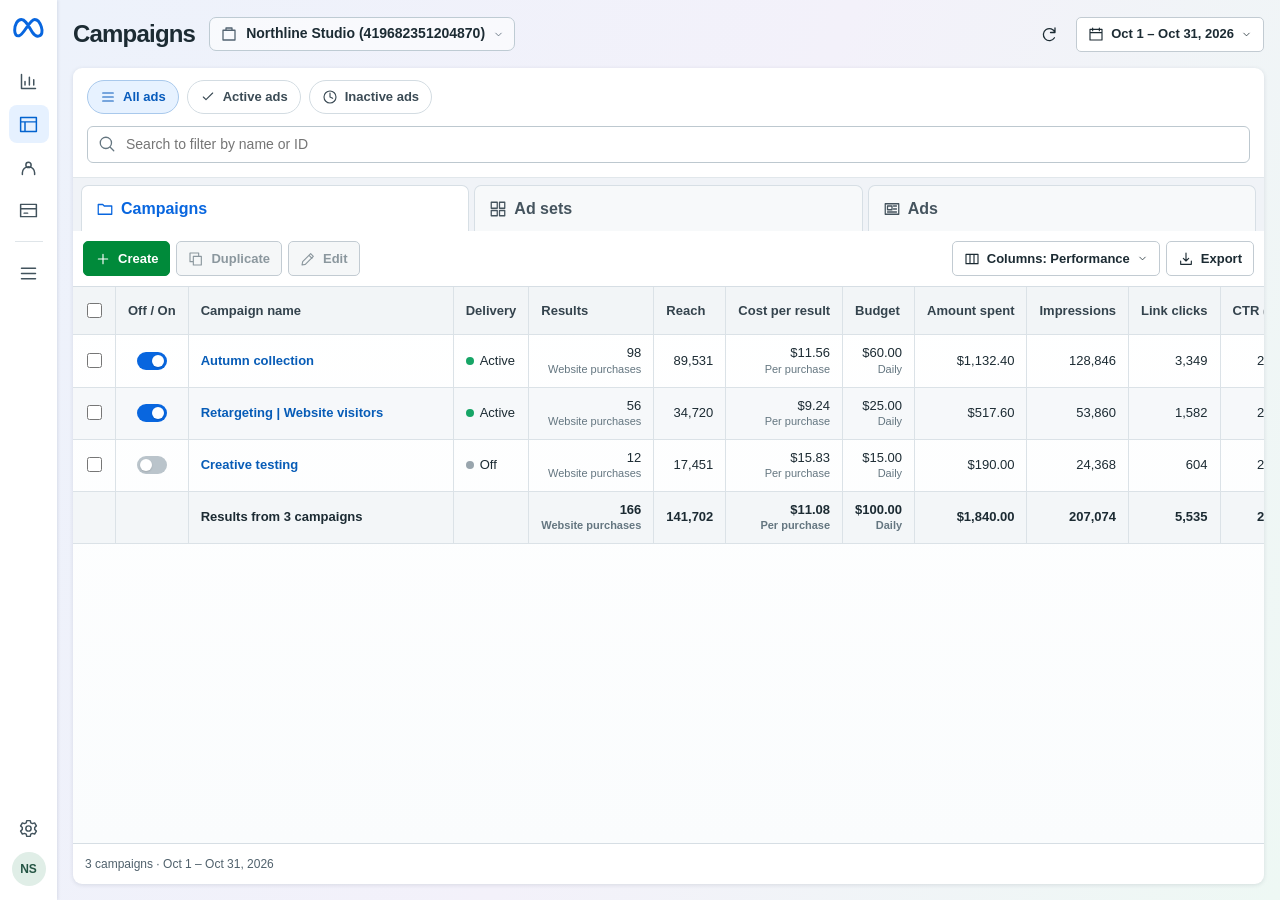
==== meta-ads.html @ 85c76467 "Publish mobile store and advertising dashboards" ====
<!doctype html>
<html lang="en"><head><meta charset="utf-8"><meta name="viewport" content="width=device-width,initial-scale=1"><title>Campaigns · Ads Manager</title>
<style>
:root{--text:#1c2b33;--muted:#627482;--line:#d6dee4;--blue:#0866df;--pale:#e7f3ff;--green:#008a3a}*{box-sizing:border-box}body{margin:0;color:var(--text);font:14px/1.36 "Segoe UI",Inter,-apple-system,BlinkMacSystemFont,Arial,sans-serif;background:linear-gradient(112deg,#edf2fb 4%,#f3f1fa 52%,#eef8f4)}button,input,select{font:inherit;color:inherit}button{cursor:pointer}button:focus-visible,a:focus-visible,input:focus-visible,select:focus-visible{outline:2px solid var(--blue);outline-offset:2px}button{border:0;background:none}svg.ic{width:18px;height:18px;fill:none;stroke:currentColor;stroke-width:1.7;stroke-linecap:round;stroke-linejoin:round;flex:none;vertical-align:middle}button svg{pointer-events:none}button:disabled{color:#8b979e;cursor:default;background:#f5f7f8}.shell{display:flex;min-height:100vh}.rail{position:fixed;inset:0 auto 0 0;width:57px;background:white;box-shadow:1px 0 3px #192e471c;display:flex;align-items:center;flex-direction:column;gap:5px;padding:14px 5px;z-index:3}.logo{color:var(--blue);width:34px;height:27px;margin:0 0 16px}.railItem{width:40px;height:38px;display:grid;place-items:center;border-radius:8px;color:#42535d}.railItem.selected{background:#e6f1ff;color:#0363cf}.railItem svg{width:21px;height:21px}.railItem:hover,button.quiet:hover{background:#edf1f4}.railGap{height:1px;width:28px;background:#dfe5e9;margin:7px 0}.railFoot{margin-top:auto}.avatar{display:grid;place-items:center;width:34px;height:34px;border-radius:50%;background:#e0eee7;color:#245544;font-weight:700;font-size:12px}.app{width:calc(100% - 57px);margin-left:57px;padding:0 16px 16px;display:flex;flex-direction:column;min-height:100vh}.top{display:flex;align-items:center;gap:14px;height:68px}.top h1{font-size:24px;letter-spacing:-.8px;margin:0}.account{max-width:min(39vw,340px);font-size:14px;font-weight:600;display:flex;align-items:center;gap:8px;padding:6px 10px;background:#ffffff9e;border:1px solid #becbd3;border-radius:7px}.account span{white-space:nowrap;overflow:hidden;text-overflow:ellipsis}.account .ic{color:#526371}.topRight{margin-left:auto;display:flex;align-items:center;gap:10px}.quiet{display:inline-grid;place-items:center;height:34px;width:34px;border-radius:6px}.date{position:relative}.btn,.tab,.pill{display:inline-flex;align-items:center;justify-content:center;gap:7px;white-space:nowrap;border-radius:5px;font-weight:600;font-size:13px}.btn{background:white;border:1px solid #c2cbd2;min-height:35px;padding:6px 11px}.btn:hover,.pill:hover,.tab:hover{background:#f1f5f8}.btn.create{background:#008a3a;color:white;border-color:#008a3a}.btn.create:hover{background:#087333}.btn.blue{background:#0866df;color:white;border-color:#0866df}.btn svg{width:16px;height:16px}.tiny{width:11px!important;height:11px!important}.workspace{background:white;box-shadow:0 1px 4px #25384c21;border-radius:9px;display:flex;flex-direction:column;flex:1;overflow:hidden}.bar{display:flex;align-items:center;gap:8px;padding:12px 14px 4px;flex-wrap:wrap}.pill{border:1px solid #d3dce2;padding:7px 12px;font-size:13px;border-radius:18px;color:#3b4b55}.pill.on{background:#e7f2ff;color:#075bbc;border-color:#a9c9ec}.pill svg{width:16px;height:16px}.search{display:flex;align-items:center;gap:8px;margin:8px 14px 14px;border:1px solid #bdc8cf;border-radius:6px;padding:7px 10px;background:#fff}.search input{border:0;outline:none;flex:1;min-width:0}.search input:focus-visible{outline:none}.search:focus-within{box-shadow:0 0 0 1px #1976d2}.search svg{color:#657680}.tabs{display:flex;background:#f0f3f7;border-top:1px solid #e1e7eb;gap:5px;padding:7px 8px 0}.tab{justify-content:flex-start;flex:1;font-size:16px;background:#f7f9fa;border:1px solid #d7dfe5;border-bottom:0;border-radius:7px 7px 0 0;padding:12px 14px;color:#45545e}.tab.on{background:white;color:#0866df}.tab span{font-size:11px;background:#dbeaff;color:#075bb5;border-radius:3px;padding:1px 5px}.tools{display:flex;align-items:center;gap:6px;padding:10px;flex-wrap:wrap}.tools .right{margin-left:auto;display:flex;gap:6px}.scope{display:flex;align-items:center;gap:7px;padding:5px 12px;color:#075bb5;background:#edf6ff}.scope button{font-weight:bold}.tableWrap{overflow:auto;flex:1;min-height:330px;border-top:1px solid var(--line);background:linear-gradient(white,#fafcfd)}table{width:max-content;min-width:100%;border-spacing:0;font-size:13px}th,td{border-right:1px solid #dbe2e7;border-bottom:1px solid #dbe2e7;padding:9px 12px;text-align:right;white-space:nowrap}th{background:#f2f5f7;font-weight:650;color:#34434d;text-align:left;height:48px}td{height:52px}td:first-child,th:first-child{text-align:center;padding-left:10px;padding-right:10px}th:nth-child(2),td:nth-child(2){text-align:center}tbody tr:nth-child(even){background:#f6f8fa}tbody tr:hover{background:#f0f6fc}tbody tr.picked{background:#e9f3ff}td.name{min-width:270px;text-align:left}td.name button{padding:0;color:#075cb7;font-weight:600;font-size:13px;text-align:left}.left{text-align:left}.status{display:inline-flex;gap:6px;align-items:center}.status:before{content:'';width:8px;height:8px;border-radius:50%;background:#99a5ad}.status.live:before{background:#16a566}.toggle{display:inline-block;width:30px;height:18px;background:#bac4cb;border-radius:15px;position:relative;vertical-align:middle}.toggle:after{content:'';position:absolute;inset:3px auto auto 3px;width:12px;height:12px;border-radius:50%;background:white;box-shadow:0 1px 2px #0002}.toggle.yes{background:#0866df}.toggle.yes:after{left:15px}.sub{font-size:11px;color:#647680;line-height:1.4;display:block}input[type=checkbox]{accent-color:#0866df;width:15px;height:15px;cursor:pointer}.foot{border-top:1px solid var(--line);display:flex;align-items:center;gap:7px;padding:12px;color:#50616c;font-size:12px}.summary td{background:#f3f6f8;font-weight:600}.empty{text-align:center;padding:28px;color:#677783}.popover{position:absolute;background:white;box-shadow:0 5px 30px #24374730,0 0 0 1px #152c391a;border-radius:9px;z-index:7}.picker{right:0;top:calc(100% + 7px);width:min(595px,90vw);padding:14px}.picklayout{display:grid;grid-template-columns:136px 1fr;gap:16px}.presets{border-right:1px solid var(--line);padding-right:8px;display:flex;flex-direction:column}.presets button{text-align:left;padding:7px 9px;border-radius:5px;font-size:13px}.presets button:hover,.presets button.on{background:#edf5ff;color:#0658b3}.dates{display:flex;gap:8px}.dates label{flex:1;min-width:0;font-size:12px}.dates input,.fields input,.fields select,.selector{display:block;width:100%;border:1px solid #bcc9d1;border-radius:5px;padding:7px 8px;background:white;margin-top:4px}.monthTitle{display:flex;align-items:center;justify-content:space-between;margin:8px 0;font-weight:600}.days{display:grid;grid-template-columns:repeat(7,1fr);text-align:center}.days small{color:#677884}.days button{padding:6px 2px;border-radius:4px}.days button:hover,.days .range{background:#e7f2ff}.days .edge{background:#0866df;color:white}.actions{display:flex;justify-content:flex-end;gap:8px;border-top:1px solid #e1e7eb;padding-top:12px;margin-top:12px}dialog{border:none;padding:0;border-radius:12px;box-shadow:0 15px 60px #17304545;color:var(--text);width:min(630px,94vw);max-height:90vh}dialog::backdrop{background:#172a3c55}dialog form{padding:20px 24px}.dialogHead{display:flex;align-items:center;justify-content:space-between}.dialogHead h2{margin:0;font-size:22px;letter-spacing:-.5px}.fields{display:grid;grid-template-columns:1fr 1fr;gap:10px 14px}.fields label,.recordLabel{font-size:12px;font-weight:600}.recordLabel{display:block;margin:12px 0}.fields .group{grid-column:1/-1;font-size:14px;font-weight:bold;border-top:1px solid #dce4e9;padding-top:12px;margin-top:4px}.hint{font-size:12px;color:#60727e}.columns{position:relative}.menu{right:0;top:calc(100% + 5px);width:210px;padding:7px}.menu button{display:block;width:100%;padding:8px;text-align:left;border-radius:4px}.menu button:hover,.menu button.on{background:#edf5fe}.hidden,[hidden]{display:none!important}.footerMeta{color:#74808c;font-size:11px}.levelName{text-transform:none}.railLabel{position:absolute;width:1px;height:1px;overflow:hidden;clip-path:inset(50%)}@media(max-width:850px){.app{padding:0 8px 8px}.top{gap:7px}.top h1{font-size:19px}.account{font-size:12px}.topRight>.quiet{display:none}.btn{padding:5px 8px}.tools .right{margin-left:0}.tab{font-size:14px;padding:9px}.tabs{gap:3px}.account .acctId{display:none}}@media(max-width:640px){.rail{width:43px;padding:12px 2px}.railItem{width:35px}.app{width:calc(100% - 43px);margin-left:43px}.top{height:auto;min-height:94px;flex-wrap:wrap;padding:8px 0;align-content:center}.topRight{width:100%;justify-content:flex-end}.account{max-width:58%}.tab{font-size:12px;gap:4px}.tab .ic{width:14px}.pill{font-size:11px;padding:5px 8px}.bar{gap:5px}.picker{max-width:calc(100vw - 63px);padding:10px}.picklayout{grid-template-columns:92px 1fr;gap:8px}.presets button{font-size:11px;padding:6px}.dates{flex-wrap:wrap}.dates label{min-width:95px}.tools{gap:4px}.btn{font-size:12px}.tableWrap{max-width:100%}.fields{gap:7px}.tabs{padding:6px 3px 0}.tab span{display:none}}
@media(min-width:641px){.app{height:100dvh;min-height:0}.workspace{min-height:0}.tableWrap{min-height:130px}.tableWrap th{position:sticky;top:0;z-index:1}}.tableWrap td.name{min-width:265px}.entityName,.creativeLine{display:flex;align-items:center;gap:12px}.entityName{gap:8px}.parentName{max-width:270px;overflow:hidden;text-overflow:ellipsis;color:#697985}.adThumb{position:relative;overflow:hidden;display:inline-flex;flex-direction:column;justify-content:space-between;align-items:flex-start;flex:none;width:40px;height:40px;border:1px solid #1c2b331a;border-radius:4px;background:var(--tile);color:var(--ink);padding:3px}.tileTitle{font-weight:800;font-size:6px;letter-spacing:.04em}.tileNumber{align-self:flex-end;font-size:18px;font-family:Georgia,serif;font-style:italic;line-height:1}.adThumb img{width:100%;height:100%;position:absolute;inset:0;object-fit:cover}.creativeBlock{margin:14px 0;border-top:1px solid var(--line);padding-top:12px}.creativeBlock .group{font-weight:650;margin-bottom:8px}.creativeLine .adThumb{width:88px;height:88px}.creativeLine .tileTitle{font-size:11px}.creativeLine .tileNumber{font-size:35px}.fileButton{cursor:pointer;position:relative}.fileButton input{position:absolute;inset:0;width:100%;height:100%;opacity:0;cursor:pointer}.fileButton:focus-within{outline:2px solid var(--blue)}.adEditor .accountSection,.adEditor .field-account,.adEditor .field-accountId,.adEditor .field-start,.adEditor .field-end,.adEditor .field-currency{display:none}.adEditor .fields .group{margin-top:0}.adEditor .field-a{grid-column:1/-1}.adEditor .field-a input{font-weight:600}.adEditor{width:min(620px,96vw)}.adEditor .dialogHead{position:sticky;top:-1px;background:white;z-index:1;padding:8px 0}.adEditor .actions{position:sticky;bottom:0;background:white;padding:10px 0}.fields input,.fields select{min-width:0}.fields label{min-width:0}.fileButton+.btn:disabled{color:#8f9ba1}
@media(max-width:640px){.tab{white-space:normal;line-height:1.2;text-align:left}}.entityName>div{min-width:0}.entityName button[data-open]{display:block;max-width:300px;white-space:nowrap;overflow:hidden;text-overflow:ellipsis}.tableWrap::-webkit-scrollbar{height:10px;width:10px}.tableWrap::-webkit-scrollbar-thumb{background:#bbc5cd;border:2px solid #f5f7fa;border-radius:8px}.adEditor{position:fixed;inset:0 0 0 auto;margin:0;max-height:100dvh;height:100dvh;border-radius:12px 0 0 12px}.adEditor::backdrop{background:#1c2b332a}.adEditor form{min-height:100%;display:flex;flex-direction:column}.adEditor .actions{margin-top:auto}.adEditor .creativeBlock .group{font-size:15px}.adEditor .dialogHead h2{font-size:19px}.adEditor .fields{margin-top:4px}@media(max-width:640px){.adEditor{width:100vw;max-width:100vw;border-radius:0}}.adContext{display:none}.adEditor .adContext{display:block;padding:9px 0 12px;border-bottom:1px solid #d8e0e6}.adPath,.editingName{display:flex;align-items:center;gap:7px}.adPath{color:#5b6e7b;font-size:12px;flex-wrap:wrap}.adPath .ic{width:14px;height:14px}.editingName{font-size:15px;font-weight:650;margin-top:7px}.noThumb{align-items:center;justify-content:center;background:#f1f4f6;color:#788996}.adEditor .actions{margin-top:14px}.phoneOnly,.phoneMore{display:none}.tab .contextLabel{font:inherit;color:inherit}
@media(max-width:640px){
 .phoneOnly{display:inline-flex}.rail{display:none}.app{margin:0;width:100%;height:100dvh;min-height:0;padding:0}.workspace{border-radius:0;box-shadow:none;min-height:0}
 .top{display:grid;grid-template-columns:minmax(0,1fr) auto;gap:6px 10px;height:auto;min-height:0;padding:10px 12px 8px;background:#fff;border-bottom:1px solid #dce3e8}
 .top h1{grid-row:1;grid-column:1;display:flex;align-items:center;gap:8px;font-size:22px;line-height:1.25;min-height:35px}.top h1 .phoneBrand{align-items:center}.phoneBrand .logo{width:29px;height:21px;margin:0}
 .top .mobileSettings{grid-row:1;grid-column:2;justify-self:end;height:38px;width:40px;border:1px solid #d7dfe5}
 .top .account{grid-row:2;grid-column:1;justify-self:start;max-width:100%;min-width:0;min-height:36px;border-radius:6px;font-size:12px;background:#fff}.account .ic{width:15px;height:15px}.topRight{grid-row:2;grid-column:2;width:auto;gap:0}.date #dateBtn{min-height:36px;font-size:11px;padding:6px;gap:3px}
 .bar{flex-wrap:nowrap;gap:6px;padding:8px 12px 0}.pill{font-size:12px;min-height:32px;padding:4px 9px;gap:4px}.pill svg{width:14px;height:14px}
 .search{padding:5px 9px;min-height:35px;margin:7px 12px 8px}.search input{font-size:16px}.search input::placeholder{font-size:13px}
 .tabs{display:grid;grid-template-columns:repeat(3,minmax(0,1fr));background:white;padding:0 10px;gap:0;border-top:none;border-bottom:1px solid #d9e2e8}.tab{background:white;border:0;border-radius:0;border-bottom:3px solid transparent;justify-content:center;text-align:center;font-size:13px;padding:8px 1px;min-height:42px}.tab.on{color:#0866df;border-color:#0866df}.tab .contextLabel{display:none}
 .scope{padding:7px 12px;font-size:12px;line-height:1.25;overflow-wrap:anywhere;min-height:35px}.scope button{flex:none;width:32px;height:32px;margin-left:auto}
 .tools{padding:6px 12px;gap:6px;justify-content:flex-start;flex-wrap:nowrap;min-height:47px;border-bottom:1px solid #d8e1e7}.tools .btn{min-height:34px;font-size:12px}.tools .create{padding:6px 11px}.tools #editBtn,.tools #dupBtn{display:none}.tools.selectedMode #editBtn,.tools.selectedMode #dupBtn{display:inline-flex}.tools.selectedMode .right{display:none}
 .tools .right{margin-left:auto;gap:4px;min-width:0}.tools #columnsBtn{max-width:135px;overflow:hidden;text-overflow:ellipsis;display:block;white-space:nowrap;text-align:left}.tools #columnsBtn svg{display:none}.tools #exportBtn{font-size:0;width:34px;padding:6px}.tools #exportBtn .ic{width:16px;height:16px}
 .tools #phoneSelect[aria-pressed=true]{color:#065ab7;border-color:#85b8ef;background:#eaf4ff}.menu{width:190px}.menu button{min-height:42px}
 .tableWrap{background:#eef2f5;border-top:0;min-height:0;overflow-y:auto;overflow-x:hidden;max-width:100%;flex:1;overscroll-behavior:contain}
 .tableWrap table,.tableWrap tbody,.tableWrap tfoot{display:block;width:100%;min-width:0}.tableWrap table{border:0}.tableWrap thead{display:none}
 .tableWrap tbody,.tableWrap tfoot{padding:8px 10px 0}.tableWrap tfoot{padding-bottom:8px;padding-top:0}
 .tableWrap tbody tr,.tableWrap .summary{position:relative;background:#fff;display:grid;grid-template-columns:repeat(3,minmax(0,1fr));gap:0 6px;border-radius:8px;border:1px solid #d7e0e6;box-shadow:0 1px 2px #26384808;margin-bottom:8px;padding:10px 12px 0}
 .tableWrap tbody tr.picked{background:#f2f8ff;border-color:#72a8e3}
 .tableWrap tr td{display:none;min-width:0;border:0;white-space:normal;text-align:left;background:none;height:auto;padding:0}
 .tableWrap tr td.name,.tableWrap .summary td:nth-child(3){display:block;grid-column:1/-1;grid-row:1;padding:0 47px 0 0;min-width:0}.tableWrap .entityName{gap:8px}.tableWrap .entityName button[data-open]{white-space:normal;line-height:1.3;font-size:14px;max-width:100%;text-align:left;min-height:32px;overflow-wrap:anywhere}.tableWrap .entityName .parentName{max-width:100%;font-size:11px;white-space:nowrap}.tableWrap .entityName .adThumb{width:48px;height:48px;border-radius:6px}
 .tableWrap tr td:nth-child(2){display:block;position:absolute;right:8px;top:6px}.tableWrap .toggle{width:38px;height:23px;border:4px solid transparent;background-clip:padding-box;box-sizing:content-box}.tableWrap .toggle:after{width:17px;height:17px;top:3px;left:3px}.tableWrap .toggle.yes:after{left:17px}
 .tableWrap .summary td:nth-child(2){display:none}.tableWrap tbody tr td:nth-child(4){display:block;grid-column:1/-1;grid-row:2;padding:3px 0 6px;font-size:12px}.tableWrap tbody tr td:nth-child(4) .status:before{width:7px;height:7px}
 .phoneSelecting .tableWrap tbody td:first-child{display:grid;place-items:center;position:absolute;left:4px;top:4px;width:36px;height:35px}.phoneSelecting .tableWrap td.name{padding-left:27px}
 .tableWrap tr td[data-metric].primaryMetric,.tableWrap tr.expanded td[data-metric]{display:block;padding:7px 0;color:#233541;font-size:15px;line-height:1.15;font-weight:650;overflow-wrap:anywhere;font-variant-numeric:tabular-nums}.tableWrap td[data-metric]:before{content:attr(data-label);display:block;font-weight:450;color:#637581;font-size:11px;line-height:1.2;margin-bottom:3px}.tableWrap td[data-metric] small{display:none}
 .tableWrap .phoneMore{display:block;grid-column:1/-1;order:9;border-top:1px solid #edf0f2;margin-top:4px}.phoneMore button{width:100%;display:flex;align-items:center;justify-content:center;gap:4px;font-size:12px;font-weight:600;color:#466075;min-height:36px}.phoneMore svg{width:12px;height:12px}.expanded .phoneMore svg{transform:rotate(180deg)}
 .tableWrap .empty{display:block;grid-column:1/-1;padding:14px;text-align:center}.tableWrap .summary td:nth-child(3){padding:0 0 4px;font-size:13px}.tableWrap .summary td.primaryMetric{padding-bottom:13px}
 .foot{min-height:28px;padding:5px 12px max(5px,env(safe-area-inset-bottom));font-size:11px}
 .date .picker{position:fixed;inset:auto 0 0;width:100%;max-width:none;max-height:calc(100dvh - 20px);overflow:auto;border-radius:15px 15px 0 0;padding:16px 14px max(12px,env(safe-area-inset-bottom));z-index:9;box-shadow:0 0 0 100vmax #182e444d}
 .picklayout{display:flex;flex-direction:column;gap:12px}.presets{flex-direction:row;gap:5px;overflow-x:auto;border:0;padding:0 0 5px;scrollbar-width:thin}.presets button{white-space:nowrap;font-size:13px;min-height:39px;border:1px solid #d5dfe6}.presets button.on{border-color:#7caee4}
 .dates{display:grid;grid-template-columns:repeat(2,minmax(0,1fr));gap:8px}.dates label{min-width:0}.dates input{font-size:16px;width:100%;min-width:0;min-height:40px}.monthTitle{margin:5px 0}.monthTitle button{width:42px;height:36px;font-size:21px}
 .days{grid-template-columns:repeat(7,minmax(0,1fr))}.days small{padding:3px}.days button{min-height:36px;font-size:14px}.picker .actions button{min-height:42px;min-width:82px}
 dialog#editor{inset:0;width:100%;height:100dvh;max-width:100%;max-height:100dvh;margin:0;border-radius:0;overscroll-behavior:contain}.dialogHead{position:sticky;top:0;background:white;z-index:2;padding:8px 0}.dialogHead h2{font-size:19px}.dialogHead .quiet{width:42px;height:42px}dialog#editor form{padding:0 14px max(6px,env(safe-area-inset-bottom));min-width:0}dialog#editor .actions{position:sticky;bottom:0;z-index:2;background:white;padding:8px 0 max(8px,env(safe-area-inset-bottom));margin-top:12px}dialog#editor .actions .btn{min-height:42px;font-size:14px}
 .fields{grid-template-columns:repeat(2,minmax(0,1fr));gap:9px}.fields input,.fields select,.selector,#dayRows{font-size:16px;min-width:0;max-width:100%}.fields input,.fields select,.selector{min-height:42px}.fields .field-account,.fields .field-accountId,.fields .field-c,.fields .field-s,.fields .field-a{grid-column:1/-1}.fields .group{margin-top:6px}.recordLabel{min-width:0}.creativeLine{align-items:flex-start;gap:8px}.creativeLine .adThumb{width:70px;height:70px}.creativeLine .fileButton,.creativeLine button{min-height:38px;margin:0 3px 4px 0}.adPath,.editingName{overflow-wrap:anywhere}.editor .adContext{min-width:0}
}
</style></head><body><div class="shell"><aside class="rail" id="rail"></aside><main class="app"><header class="top"><h1 id="heading"></h1><button class="quiet mobileSettings phoneOnly" id="phoneSettings" aria-label="Settings" title="Settings"></button><button id="accountBtn" class="account"></button><div class="topRight"><button class="quiet" id="refresh" aria-label="Refresh"></button><div class="date"><button id="dateBtn" class="btn"></button><div id="picker" class="popover picker" hidden></div></div></div></header><section class="workspace"><div class="bar" id="filters"></div><label class="search" id="searchLabel"><input id="query" type="search" placeholder="Search to filter by name or ID"></label><div id="tabs" class="tabs"></div><div id="scope" class="scope" hidden></div><div class="tools"><button id="createBtn" class="btn create"></button><button id="phoneSelect" class="btn phoneOnly" aria-pressed="false">Select</button><button id="dupBtn" class="btn"></button><button id="editBtn" class="btn"></button><div class="right"><div class="columns"><button id="columnsBtn" class="btn"></button><div id="colMenu" class="popover menu" hidden></div></div><button id="exportBtn" class="btn" title="Export table as CSV"></button></div></div><div class="tableWrap"><table id="table"></table></div><footer class="foot" id="foot"></footer></section></main></div>
<dialog id="editor"><form id="form"><div class="dialogHead"><h2 id="dialogTitle"></h2><button type="button" class="quiet" onclick="editor.close()" aria-label="Закрыть">✕</button></div><div class="adContext" id="adContext"></div><label class="recordLabel" id="recordLabel">Объявление<select class="selector" id="recordSelect"></select></label><div class="fields" id="fields"></div><section class="creativeBlock"><div class="group">Миниатюра объявления</div><div class="creativeLine"><span id="creativePreview"></span><div><label class="btn fileButton">Загрузить изображение<input id="creativeFile" type="file" accept="image/png,image/jpeg,image/webp,image/gif,image/avif"></label> <button type="button" class="btn" id="removeCreative">Убрать</button><p class="hint" id="creativeMessage" aria-live="polite"></p></div></div></section><details id="dailyBlock" style="margin-top:16px"><summary>Точные показатели по дням</summary><label class="hint" for="dayRows">Одна строка на день: дата, расходы, покупки, ценность покупок, показы, охват, клики. Пустые дни считаются нулевыми. Итоги будут рассчитаны по этим строкам.</label><textarea id="dayRows" rows="4" style="width:100%;padding:8px;border:1px solid #bcc9d1;border-radius:5px" placeholder="2026-10-01, 20.50, 1, 64.90, 950, 800, 12"></textarea></details><p class="hint">Если заданы только итоги, показатели за часть периода рассчитываются пропорционально числу дней.</p><div class="actions"><button type="button" class="btn" onclick="editor.close()">Отмена</button><button type="submit" class="btn blue">Сохранить</button></div></form></dialog>
<script>
'use strict';
const paths={chart:'M4 20V4m0 16h16M8 16v-4m5 4V7m5 9v-6',grid:'M3 4h18v16H3zM3 9h18M8 9v11',menu:'M4 6h16M4 12h16M4 18h16',folder:'M3 6h6l2 2h10v11H3z',sets:'M3 3h8v8H3zM14 3h7v8h-7zM3 14h8v7H3zM14 14h7v7h-7z',ad:'M3 5h18v14H3zM6 8h6v5H6zM14 8h4m-4 4h4M6 16h12',gear:'M10 3h4l.6 2.5 2 .9 2.4-.8 2 3.4-1.9 1.8v2.4l1.9 1.8-2 3.4-2.4-.8-2 .9L14 21h-4l-.6-2.5-2-.9-2.4.8-2-3.4 1.9-1.8v-2.4L3 9l2-3.4 2.4.8 2-.9z M15 12a3 3 0 1 1-6 0 3 3 0 0 1 6 0z',bill:'M3 5h18v14H3zM3 10h18m-14 5h4',aud:'M15 9a3 3 0 1 0-6 0 3 3 0 1 0 6 0zM5 20v-2a7 7 0 0 1 14 0v2',box:'M4 7h16v13H4zM8 7V4h8v3',calendar:'M3 5h18v16H3zM7 3v4m10-4v4M3 10h18',chev:'m6 9 6 6 6-6',search:'m16 16 5 5M18 10.5a7.5 7.5 0 1 1-15 0 7.5 7.5 0 0 1 15 0z',plus:'M12 5v14M5 12h14',copy:'M8 8h12v13H8zM16 8V3H3v13h5',edit:'m4 16-1 5 5-1L20 8l-4-4zm10-9 4 4',columns:'M3 5h18v14H3zM9 5v14m6-14v14',export:'M12 3v12m-4-4 4 4 4-4M4 15v5h16v-5',refresh:'M20 10a8 8 0 1 0-.7 7M20 4v6h-6',list:'M4 6h16M4 12h16M4 18h16',active:'M5 12l4 4L19 6',clock:'M21 12a9 9 0 1 1-18 0 9 9 0 1 1 18 0zM12 6v6l4 2',help:'M21 12a9 9 0 1 1-18 0 9 9 0 1 1 18 0zM9 9a3 3 0 1 1 4 3c-1 .5-1 1-1 2m0 2v.2'};
const icon=(n,cls='')=>'<svg class="ic '+cls+'" aria-hidden="true" viewBox="0 0 24 24"><path d="'+paths[n]+'"/></svg>';
const esc=v=>String(v).replace(/[&<>"']/g,c=>({'&':'&amp;','<':'&lt;','>':'&gt;','"':'&quot;',"'":'&#39;'}[c]));
const storeKey='video-meta-ads-v1',dayMs=86400000,names=['Campaigns','Ad sets','Ads'],singular=['Campaign','Ad set','Ad'],icons=['folder','sets','ad'];
const num=new Intl.NumberFormat('en-US');
const base={account:'Northline Studio',accountId:'419682351204870',currency:'USD',start:'2026-10-01',end:'2026-10-31'};
const seed=(id,c,s,a,active,budget,spend,purchases,value,impressions,reach,clicks)=>({id,cid:'c'+id,sid:'s'+id,c,s,a,active,budget,spend,purchases,value,impressions,reach,clicks});
const defaults={...base,rows:[seed('1001','Autumn collection','Broad audience · US','Autumn edit | Collection video',true,60,1132.4,98,6946,128846,89531,3349),seed('1002','Retargeting | Website visitors','Product viewers · 30 days','Discover the collection',true,25,517.6,56,3819.5,53860,34720,1582),seed('1003','Creative testing','New customers · Interests','Studio essentials | Carousel',false,15,190,12,757,24368,17451,604)]};
const fieldsOf=['spend','purchases','value','impressions','reach','clicks'];
// Product photography from the Dawn demonstration storefront, embedded for offline use.
const defaultCreatives=[{"title":"Thelma Sandal","src":"[data-uri]"},{"title":"Pleated Heel Mule","src":"[data-uri]"},{"title":"Pleated Heel Boot","src":"[data-uri]"},{"title":"Otti Summer Boot","src":"[data-uri]"},{"title":"Otti Combat Boot","src":"[data-uri]"},{"title":"Louise Slide Sandal","src":"[data-uri]"},{"title":"Hobo Small","src":"[data-uri]"},{"title":"Hobo Medium","src":"[data-uri]"},{"title":"Hobo Large","src":"[data-uri]"},{"title":"Business Bag","src":"[data-uri]"},{"title":"Art Deco","src":"[data-uri]"},{"title":"Lantern Bag Pleated","src":"[data-uri]"},{"title":"Wave Wallet","src":"[data-uri]"},{"title":"Naomi AirPods Case","src":"[data-uri]"},{"title":"Helix","src":"[data-uri]"},{"title":"Small Convertible Flex Bag","src":"[data-uri]"},{"title":"Lantern Bag","src":"[data-uri]"},{"title":"Naomi Bag","src":"[data-uri]"},{"title":"Lantern Bag","src":"[data-uri]"},{"title":"Naomi Bag","src":"[data-uri]"}];
const seedSets=[
 ['Broad audience · US','Lookalike · Customers 1%','Interest test · Design & lifestyle'],
 ['Product viewers · 30 days','Added to cart · 14 days','Engaged shoppers · 60 days'],
 ['New customers · Interests','Broad audience · Creative test','Lookalike · High-value customers']
];
const concepts=[
 ['Autumn edit','Layering guide','Studio favourites','Weekend wardrobe','New arrivals'],
 ['Recently viewed','Complete the look','Back in stock','Still on your list','Last chance'],
 ['Studio essentials','Fit check','Materials story','Everyday style','Creator review']
];
const formats=['Collection video','Single image','Product carousel','Vertical Reel'];
function allocate(total,weights,precision=1){
 const units=Math.round(total*precision),sum=weights.reduce((n,w)=>n+w,0);
 let cumulative=0,previous=0;
 return weights.map(w=>{cumulative+=w;const current=Math.round(units*cumulative/sum),part=(current-previous)/precision;previous=current;return part});
}
function campaignTemplate(original,index){
 const weights=Array.from({length:60},(_,n)=>((n*31+index*17)%67)+9);
 const allocation={};
 const vary=(n,salt)=>.55+((n*salt+17*index)%53)/48;
 allocation.impressions=allocate(original.impressions,weights);
 allocation.reach=allocate(original.reach,weights.map((w,n)=>w*(.85+.2*vary(n,19))));
 allocation.spend=allocate(original.spend,weights.map((w,n)=>w*vary(n,41)),100);
 allocation.clicks=allocate(original.clicks,weights.map((w,n)=>w*vary(n,23)));
 allocation.purchases=allocate(original.purchases,allocation.clicks.map((clicks,n)=>n%7===3?0:clicks*vary(n,13)));
 allocation.value=allocate(original.value,allocation.purchases.map((count,n)=>count*vary(n,29)),100);
 const budgets=allocate(original.budget,[5,3,2],100);
 return weights.map((_,n)=>{
  const set=Math.floor(n/20),slot=n%20,angle=concepts[index][Math.floor(slot/4)];
  const row={...original,id:n===0?original.id:original.id+'-'+(set+1)+'-'+(slot+1),sid:set===0?original.sid:original.sid+'-'+(set+1),s:seedSets[index][set],
   a:n===0?original.a:defaultCreatives[slot].title+' | '+angle+' · '+formats[slot%4]+' '+['A','B','C'][set],active:original.active&&(n===0||n%6!==0),budget:budgets[set],visual:n+60*index};
  for(const field of fieldsOf)row[field]=allocation[field][n];
  return row;
 });
}
function loadHierarchy(saved){
 if(saved?.schemaVersion>=2)return saved;
 const model=saved?structuredClone(saved):{...base,rows:[]};
 for(const [index,original] of defaults.rows.entries()){
  const template=campaignTemplate(original,index),existing=model.rows.filter(r=>r.cid===original.cid);
  if(!existing.length){if(!saved)model.rows.push(...template);continue}
  const untouched=existing.length===1&&Object.keys(original).every(k=>existing[0][k]===original[k])&&!existing[0].daily?.length&&!existing[0].thumbnailKey;
  if(untouched){model.rows.splice(model.rows.indexOf(existing[0]),1,...template);continue}
  // Keep all custom records, including their metrics, daily rows and original identifiers.
  const existingIds=new Set(model.rows.map(r=>r.id));
  for(const row of template){
   if(existingIds.has(row.id))continue;
   const siblings=model.rows.filter(r=>r.sid===row.sid);
   if(siblings.length>=20)continue;
   row.c=existing[0].c;if(siblings.length)row.s=siblings[0].s;
   row.budget=siblings[0]?.budget||0;row.active=false;
   for(const field of fieldsOf)row[field]=0;
   model.rows.push(row);existingIds.add(row.id)
  }
 }
 model.schemaVersion=2;return model
}
let savedModel=null;
try{const stored=JSON.parse(localStorage.getItem(storeKey));if(stored&&Array.isArray(stored.rows)&&stored.rows.length)savedModel=stored}catch{}
let state=loadHierarchy(savedModel);

let selectedRange={start:state.start,end:state.end};try{selectedRange=JSON.parse(localStorage.getItem(storeKey+'-range'))||selectedRange}catch{}
let phoneSelecting=false;let level=0,statusFilter='All ads',selected=new Set(),campaignScope='',setScope='',columnMode='Performance',editRow='',editMode='settings';
const money=v=>new Intl.NumberFormat('en-US',{style:'currency',currency:state.currency}).format(v);
const stamp=d=>Date.parse(d+'T00:00:00Z'),iso=t=>new Date(t).toISOString().slice(0,10),localToday=()=>{const d=new Date();return iso(Date.UTC(d.getFullYear(),d.getMonth(),d.getDate()))};
const pretty=(d,year=false)=>new Intl.DateTimeFormat('en-US',{month:'short',day:'numeric',...(year?{year:'numeric'}:{}),timeZone:'UTC'}).format(stamp(d));
const shift=(d,n)=>iso(stamp(d)+n*dayMs),monthFirst=(d,n=0)=>{const t=new Date(stamp(d));return iso(Date.UTC(t.getUTCFullYear(),t.getUTCMonth()+n,1))};

function project(row){if(row.daily?.length){const relevant=row.daily.filter(r=>r[0]>=selectedRange.start&&r[0]<=selectedRange.end);return Object.fromEntries(fieldsOf.map((k,i)=>[k,relevant.reduce((sum,r)=>sum+r[i+1],0)]))}const duration=(stamp(state.end)-stamp(state.start))/dayMs+1;const ratio=d=>Math.max(0,Math.min(1,d/duration));const a=ratio((stamp(selectedRange.start)-stamp(state.start))/dayMs),b=ratio((stamp(selectedRange.end)-stamp(state.start))/dayMs+1);const out={};for(const k of fieldsOf){const p=['spend','value'].includes(k)?100:1;out[k]=(Math.round(row[k]*b*p)-Math.round(row[k]*a*p))/p}return out}
const idFor=r=>[r.cid,r.sid,r.id][level],nameFor=r=>[r.c,r.s,r.a][level];
function groups(){const grouped=new Map();for(const r of state.rows){if(level>0&&campaignScope&&r.cid!==campaignScope||level===2&&setScope&&r.sid!==setScope)continue;const id=idFor(r);if(!grouped.has(id))grouped.set(id,{id,name:nameFor(r),items:[],active:false,budget:0,...Object.fromEntries(fieldsOf.map(k=>[k,0]))});const g=grouped.get(id);if(!g.items.some(item=>item.sid===r.sid))g.budget+=r.budget;g.items.push(r);g.active||=r.active;const p=project(r);for(const k of fieldsOf)g[k]+=p[k]}return [...grouped.values()].filter(g=>(statusFilter==='All ads'||(statusFilter==='Active ads'?g.active:!g.active))&&(g.name+' '+g.id).toLowerCase().includes(query.value.toLowerCase()))}
const metrics={results:['Results',g=>num.format(g.purchases),'Website purchases'],cost:['Cost per result',g=>g.purchases?money(g.spend/g.purchases):'—','Per purchase'],budget:['Budget',g=>money(g.budget),'Daily'],spend:['Amount spent',g=>money(g.spend)],impressions:['Impressions',g=>num.format(g.impressions)],reach:['Reach',g=>num.format(g.reach)],clicks:['Link clicks',g=>num.format(g.clicks)],ctr:['CTR (link)',g=>g.impressions?(100*g.clicks/g.impressions).toFixed(2)+'%':'—'],cpc:['CPC (link)',g=>g.clicks?money(g.spend/g.clicks):'—'],cpm:['CPM',g=>g.impressions?money(1000*g.spend/g.impressions):'—'],value:['Purchase value',g=>money(g.value)],roas:['Purchase ROAS',g=>g.spend?(g.value/g.spend).toFixed(2):'—']};
const presetsCols={Performance:['results','reach','cost','budget','spend','impressions','clicks','ctr','cpc','cpm','value','roas'],'Performance and clicks':['spend','impressions','reach','clicks','ctr','cpc','cpm','results','cost'],Sales:['results','cost','spend','value','roas','budget','reach']};
function tabTo(i){phoneSelecting=false;level=i;selected.clear();if(i===0){campaignScope='';setScope=''}if(i===1)setScope='';query.value='';render();document.querySelector('.tableWrap').scrollTop=0}
function render(){const items=groups();heading.innerHTML='<span class="phoneOnly phoneBrand">'+logo+'</span>'+names[level];document.title=names[level]+' · Ads Manager';accountBtn.innerHTML=icon('box')+'<span>'+esc(state.account)+' <span class="acctId">('+esc(state.accountId)+')</span></span>'+icon('chev','tiny');dateBtn.innerHTML=icon('calendar')+pretty(selectedRange.start)+' – '+pretty(selectedRange.end,true)+icon('chev','tiny');tabs.innerHTML=names.map((n,i)=>'<button class="tab '+(i===level?'on':'')+'" data-level="'+i+'">'+icon(icons[i])+n+'<small class="contextLabel">'+(i===1&&campaignScope?' for 1 Campaign':i===2&&setScope?' for 1 Ad set':i===2&&campaignScope?' for 1 Campaign':'')+'</small>'+(i===level&&selected.size?'<span>'+selected.size+' selected</span>':'')+'</button>').join('');filters.innerHTML=['All ads','Active ads','Inactive ads'].map((n,i)=>'<button class="pill '+(n===statusFilter?'on':'')+'" data-filter="'+n+'">'+icon(['list','active','clock'][i])+n+'</button>').join('');scope.hidden=!campaignScope&&!setScope;scope.innerHTML=scope.hidden?'':'Showing '+esc([state.rows.find(r=>r.cid===campaignScope)?.c,state.rows.find(r=>r.sid===setScope)?.s].filter(Boolean).join(' › '))+'<button id="clearScope" aria-label="Clear parent filter">×</button>';if(!scope.hidden)clearScope.onclick=()=>{campaignScope='';setScope='';selected.clear();render()};const cols=presetsCols[columnMode];const cells=g=>cols.map(k=>'<td data-metric="'+k+'" data-label="'+esc(k==='results'?'Purchases':k==='cost'?'Cost / purchase':metrics[k][0])+'" class="'+(['results','spend','cost'].includes(k)?'primaryMetric':'')+'">'+metrics[k][1](g)+(metrics[k][2]?'<small class="sub">'+metrics[k][2]+'</small>':'')+'</td>').join('');
table.innerHTML='<thead><tr><th><input type="checkbox" id="allRows" aria-label="Select all rows" '+(items.length&&items.every(g=>selected.has(g.id))?'checked':'')+'></th><th>Off / On</th><th>'+singular[level]+' name</th><th>Delivery</th>'+cols.map(k=>'<th>'+metrics[k][0]+'</th>').join('')+'</tr></thead><tbody>'+items.map(g=>'<tr class="'+(selected.has(g.id)?'picked':'')+'"><td><input type="checkbox" data-id="'+esc(g.id)+'" aria-label="Select '+esc(g.name)+'" '+(selected.has(g.id)?'checked':'')+'></td><td><button class="toggle '+(g.active?'yes':'')+'" role="switch" aria-checked="'+g.active+'" aria-label="Change delivery for '+esc(g.name)+'" data-toggle="'+esc(g.id)+'"></button></td><td class="name"><div class="entityName">'+(level===2?thumbnail(g.items[0]):'')+'<div><button data-open="'+esc(g.id)+'">'+esc(g.name)+'</button>'+(level>0?'<span class="sub parentName">'+esc(level===2?g.items[0].s:g.items[0].c)+'</span>':'')+'</div></div></td><td class="left"><span class="status '+(g.active?'live':'')+'">'+(g.active?'Active':'Off')+'</span></td>'+cells(g)+'<td class="phoneMore"><button type="button" aria-expanded="false" data-more>More metrics '+icon('chev')+'</button></td></tr>').join('')+'</tbody>';
if(items.length){const total=Object.fromEntries(fieldsOf.map(k=>[k,items.reduce((n,g)=>n+g[k],0)]));const visibleSets=new Map(items.flatMap(g=>g.items.map(r=>[r.sid,r.budget])));total.budget=[...visibleSets.values()].reduce((sum,amount)=>sum+amount,0);table.innerHTML+='<tfoot><tr class="summary"><td></td><td></td><td class="left">Results from '+items.length+' '+names[level].toLowerCase()+'</td><td></td>'+cells(total)+'</tr></tfoot>'}else table.innerHTML+='<tbody><tr><td class="empty" colspan="'+(4+cols.length)+'">No '+names[level].toLowerCase()+' match your filters.</td></tr></tbody>';
fillImages(table);table.querySelectorAll('[data-more]').forEach(b=>b.onclick=()=>{const opened=b.closest('tr').classList.toggle('expanded');b.setAttribute('aria-expanded',String(opened));b.innerHTML=(opened?'Fewer metrics ':'More metrics ')+icon('chev')});document.body.classList.toggle('phoneSelecting',phoneSelecting);document.querySelector('.tools').classList.toggle('selectedMode',phoneSelecting);phoneSelect.textContent=phoneSelecting?'Done':'Select';phoneSelect.setAttribute('aria-pressed',String(phoneSelecting));foot.textContent=items.length+' '+names[level].toLowerCase()+' · '+pretty(selectedRange.start)+' – '+pretty(selectedRange.end,true);dupBtn.disabled=selected.size!==1;editBtn.disabled=selected.size!==1;columnsBtn.innerHTML=icon('columns')+'Columns: '+columnMode+icon('chev','tiny');const av=document.querySelector('.avatar');av.textContent=state.account.trim().split(/\s+/).slice(0,2).map(s=>s[0]).join('').toUpperCase();
allRows.onchange=e=>{selected=new Set(e.target.checked?items.map(g=>g.id):[]);render()};table.querySelectorAll('[data-id]').forEach(el=>el.onchange=()=>{selected.has(el.dataset.id)?selected.delete(el.dataset.id):selected.add(el.dataset.id);render()});table.querySelectorAll('[data-toggle]').forEach(el=>el.onclick=()=>{const g=items.find(g=>g.id===el.dataset.toggle);g.items.forEach(r=>r.active=!g.active);persist();render()});table.querySelectorAll('[data-open]').forEach(el=>el.onclick=()=>{const g=items.find(g=>g.id===el.dataset.open);if(level===0){campaignScope=g.id;tabTo(1)}else if(level===1){setScope=g.id;campaignScope=g.items[0].cid;tabTo(2)}else openEditor('ad',g.items[0].id)});tabs.querySelectorAll('button').forEach(b=>b.onclick=()=>{const next=+b.dataset.level;if(next>level&&selected.size===1){const g=items.find(g=>selected.has(g.id));if(g){campaignScope=g.items[0].cid;if(level===1)setScope=g.items[0].sid}}tabTo(next)});filters.querySelectorAll('button').forEach(b=>b.onclick=()=>{statusFilter=b.dataset.filter;selected.clear();render()})}
function persist(){try{localStorage.setItem(storeKey,JSON.stringify(state))}catch{alert('Браузер не разрешил сохранить изменения. Они останутся до закрытия страницы.')}}
function uid(){return crypto.randomUUID?crypto.randomUUID():Date.now().toString(36)+Math.random().toString(36).slice(2)}
let draftRange,calendarMonth,choosingEnd=false;
function presets(){const t=localToday();return [['Today',t,t],['Yesterday',shift(t,-1),shift(t,-1)],['Last 7 days',shift(t,-6),t],['Last 14 days',shift(t,-13),t],['Last 30 days',shift(t,-29),t],['This month',monthFirst(t),t],['Last month',monthFirst(t,-1),shift(monthFirst(t),-1)],['Maximum',state.start,state.end]]}
function drawPicker(){const monthDate=new Date(stamp(calendarMonth));const offset=monthDate.getUTCDay(),n=(stamp(monthFirst(calendarMonth,1))-stamp(calendarMonth))/dayMs;const between=d=>d>=draftRange.start&&d<=draftRange.end;
picker.innerHTML='<div class="picklayout"><div class="presets">'+presets().map(([n,a,b])=>'<button data-preset="'+n+'" class="'+(a===draftRange.start&&b===draftRange.end?'on':'')+'">'+n+'</button>').join('')+'</div><div><div class="dates"><label>Start date<input required type="date" id="rangeStart" value="'+draftRange.start+'"></label><label>End date<input required type="date" id="rangeEnd" value="'+draftRange.end+'"></label></div><div class="monthTitle"><button data-month="-1" aria-label="Previous month">‹</button>'+monthDate.toLocaleDateString('en-US',{month:'long',year:'numeric',timeZone:'UTC'})+'<button data-month="1" aria-label="Next month">›</button></div><div class="days">'+['S','M','T','W','T','F','S'].map(s=>'<small>'+s+'</small>').join('')+'<i></i>'.repeat(offset)+Array.from({length:n},(_,i)=>{const d=shift(calendarMonth,i);return '<button data-day="'+d+'" class="'+(d===draftRange.start||d===draftRange.end?'edge':between(d)?'range':'')+'">'+(i+1)+'</button>'}).join('')+'</div></div></div><div class="actions"><button id="cancelDate" class="btn">Cancel</button><button id="applyDate" class="btn blue">Update</button></div>';
picker.querySelectorAll('[data-preset]').forEach(b=>b.onclick=()=>{const [,start,end]=presets().find(x=>x[0]===b.dataset.preset);draftRange={start,end};calendarMonth=monthFirst(start);choosingEnd=false;drawPicker()});
picker.querySelectorAll('[data-month]').forEach(b=>b.onclick=()=>{calendarMonth=monthFirst(calendarMonth,Number(b.dataset.month));drawPicker()});
picker.querySelectorAll('[data-day]').forEach(b=>b.onclick=()=>{const d=b.dataset.day;if(choosingEnd){const [start,end]=[d,draftRange.start].sort();draftRange={start,end}}else draftRange={start:d,end:d};choosingEnd=!choosingEnd;drawPicker()});
rangeStart.onchange=rangeEnd.onchange=()=>{draftRange={start:rangeStart.value,end:rangeEnd.value};if(draftRange.start&&draftRange.end&&draftRange.start<=draftRange.end){calendarMonth=monthFirst(draftRange.start);choosingEnd=false;drawPicker()}};
applyDate.onclick=()=>{if(!rangeStart.reportValidity()||!rangeEnd.reportValidity())return;if(rangeEnd.value<rangeStart.value){rangeEnd.setCustomValidity('End date must follow start date.');rangeEnd.reportValidity();rangeEnd.setCustomValidity('');return}selectedRange={start:rangeStart.value,end:rangeEnd.value};try{localStorage.setItem(storeKey+'-range',JSON.stringify(selectedRange))}catch{}picker.hidden=true;render();dateBtn.focus()};cancelDate.onclick=()=>{picker.hidden=true;dateBtn.focus()}}
dateBtn.onclick=()=>{if(!picker.hidden){picker.hidden=true;return}colMenu.hidden=true;draftRange={...selectedRange};calendarMonth=monthFirst(draftRange.start);choosingEnd=false;drawPicker();picker.hidden=false};
const schema=[['account','Название аккаунта','text'],['accountId','ID аккаунта','text'],['currency','Валюта','currency'],['start','Начало периода данных','date'],['end','Конец периода данных','date'],['c','Кампания','text'],['s','Группа объявлений','text'],['a','Объявление','text'],['active','Показ','status'],['budget','Дневной бюджет','amount'],['spend','Расходы','amount'],['purchases','Покупки','count'],['value','Ценность покупок','amount'],['impressions','Показы','count'],['reach','Охват','count'],['clicks','Клики по ссылке','count']];
const createDefaults=()=>({id:uid(),cid:uid(),sid:uid(),c:'New sales campaign',s:'New ad set',a:'New ad',active:false,budget:20,...Object.fromEntries(fieldsOf.map(k=>[k,0]))});
let newRow=null;
function openEditor(mode='settings',id=''){editMode=mode;editRow=id||state.rows[0].id;if(mode==='create'){newRow=createDefaults();const parent=state.rows.find(r=>setScope?r.sid===setScope:campaignScope?r.cid===campaignScope:true);if(level>0&&parent){newRow.cid=parent.cid;newRow.c=parent.c}if(level===2&&parent){newRow.sid=parent.sid;newRow.s=parent.s;newRow.budget=parent.budget}}recordLabel.hidden=mode==='create';editor.classList.toggle('adEditor',mode==='ad');recordLabel.hidden=mode!=='settings';dialogTitle.textContent=mode==='ad'?'Редактировать объявление':mode==='create'?'Создать '+['кампанию','группу объявлений','объявление'][level]:'Настройки Ads Manager';recordSelect.innerHTML=state.rows.map(r=>'<option value="'+esc(r.id)+'">'+esc(r.c+' › '+r.s+' › '+r.a)+'</option>').join('');recordSelect.value=editRow;loadFields();editor.showModal()}
const creativeCache=new Map();
let creativeDbPromise,stagedCreative=null,creativeLoading=false,creativeSelection=0;
function mediaDatabase(){
 if(!creativeDbPromise)creativeDbPromise=new Promise((resolve,reject)=>{
  const req=indexedDB.open('northline-meta-creative-v1',1);
  req.onupgradeneeded=()=>req.result.createObjectStore('images');
  req.onsuccess=()=>resolve(req.result);req.onerror=()=>reject(req.error)
 }).catch(error=>{creativeDbPromise=null;throw error});
 return creativeDbPromise
}
async function mediaOperation(mode,operation){
 const db=await mediaDatabase();
 return new Promise((resolve,reject)=>{
  const tx=db.transaction('images',mode),req=operation(tx.objectStore('images'));
  tx.oncomplete=()=>resolve(req.result);tx.onerror=()=>reject(tx.error);tx.onabort=()=>reject(tx.error||new Error('Storage unavailable'))
 })
}
async function thumbnailUrl(key){
 if(!creativeCache.has(key))creativeCache.set(key,mediaOperation('readonly',store=>store.get(key)).then(blob=>blob?URL.createObjectURL(blob):'').catch(()=>{creativeCache.delete(key);return ''}));
 return creativeCache.get(key)
}
function fillImages(container){
 for(const image of container.querySelectorAll('img[data-media]')){
  thumbnailUrl(image.dataset.media).then(url=>{if(url&&image.isConnected){image.src=url;image.hidden=false}})
 }
}

const fallbackColors=[['#d5c4ab','#423723'],['#a0b3a8','#152e2a'],['#a9bccb','#253747'],['#cfab91','#543323'],['#ded4c4','#49402f'],['#adacb8','#373240']];
function thumbnail(row){
 const i=row.visual??0,[bg,fg]=fallbackColors[i%fallbackColors.length],media=row.thumbnailKey;
 if(row.hideDefault&&!media)return '<span class="adThumb noThumb" aria-label="Без изображения">'+icon('ad')+'</span>';
 return '<span class="adThumb" style="--tile:'+bg+';--ink:'+fg+'"><span class="tileTitle">'+esc(['NORTHLINE','THE EDIT','STUDIO','AUTUMN'][i%4])+'</span><span class="tileNumber">'+String(i%20+1).padStart(2,'0')+'</span>'+(!row.hideDefault&&defaultCreatives.length?'<img alt="" src="'+defaultCreatives[i%defaultCreatives.length].src+'">':'')+(media?'<img alt="" data-media="'+esc(media)+'" hidden>':'')+'</span>'
}
function refreshCreativePreview(row){
 creativePreview.innerHTML=thumbnail({...row,thumbnailKey:stagedCreative===undefined?row.thumbnailKey:'',hideDefault:stagedCreative===null||row.hideDefault});
 fillImages(creativePreview);
 if(stagedCreative instanceof Blob){const img=document.createElement('img');img.alt='Превью миниатюры';img.src=URL.createObjectURL(stagedCreative);img.onload=()=>URL.revokeObjectURL(img.src);creativePreview.firstElementChild.append(img)}
 removeCreative.disabled=(!row.thumbnailKey&&row.hideDefault&&!stagedCreative)||stagedCreative===null;
}
function beginCreative(row){
 creativeSelection++;creativeLoading=false;stagedCreative=undefined;creativeFile.value='';creativeMessage.textContent='';form.querySelector('[type=submit]').disabled=false;refreshCreativePreview(row)
}
function editorRow(){return editMode==='create'?newRow:state.rows.find(r=>r.id===editRow)}
async function resizeCreative(file){
 if(!['image/jpeg','image/png','image/webp','image/gif','image/avif'].includes(file.type))throw new Error('Выберите изображение JPG, PNG, WebP, GIF или AVIF.');
 if(file.size>25*1024*1024)throw new Error('Выберите изображение до 25 МБ.');
 const url=URL.createObjectURL(file);
 try{
  const img=new Image();img.src=url;await img.decode();
  const canvas=document.createElement('canvas'),scale=Math.min(1,512/Math.max(img.width,img.height));
  canvas.width=Math.max(1,Math.round(img.width*scale));canvas.height=Math.max(1,Math.round(img.height*scale));
  const ctx=canvas.getContext('2d');ctx.fillStyle='#fff';ctx.fillRect(0,0,canvas.width,canvas.height);ctx.drawImage(img,0,0,canvas.width,canvas.height);
  return await new Promise((resolve,reject)=>canvas.toBlob(blob=>blob?resolve(blob):reject(new Error('Не удалось прочитать изображение.')),'image/jpeg',.84))
 }finally{URL.revokeObjectURL(url)}
}
creativeFile.onchange=async()=>{
 const version=++creativeSelection,file=creativeFile.files[0];if(!file)return;
 const submit=form.querySelector('[type=submit]');creativeLoading=true;submit.disabled=true;creativeMessage.textContent='Обработка изображения…';
 try{const blob=await resizeCreative(file);if(version!==creativeSelection)return;stagedCreative=blob;refreshCreativePreview(editorRow());creativeMessage.textContent='Миниатюра готова к сохранению.'}
 catch(error){if(version===creativeSelection)creativeMessage.textContent=error.message||'Не удалось обработать изображение.'}
 finally{if(version===creativeSelection){creativeLoading=false;submit.disabled=false}}
};
removeCreative.onclick=()=>{creativeSelection++;creativeLoading=false;form.querySelector('[type=submit]').disabled=false;stagedCreative=null;creativeFile.value='';creativeMessage.textContent='Миниатюра будет удалена после сохранения.';refreshCreativePreview(editorRow())};
async function saveCreative(row){
 if(stagedCreative===undefined)return row.thumbnailKey||'';
 if(stagedCreative===null)return '';
 const key=uid();await mediaOperation('readwrite',store=>store.put(stagedCreative,key));return key
}

function loadFields(){const r=editMode==='create'?newRow:state.rows.find(x=>x.id===editRow);const data={...state,...r};adContext.innerHTML='<div class="adPath">'+icon('folder')+esc(r.c)+' <span>›</span> '+icon('sets')+esc(r.s)+'</div><div class="editingName">'+icon('ad')+esc(r.a)+'</div>';fields.innerHTML=schema.map(([key,label,t])=>{let control;if(t==='currency'||t==='status'){const opts=t==='currency'?['USD','EUR','GBP','CAD','AUD','RUB','VND']:['Active','Off'];const val=t==='status'?(data[key]?'Active':'Off'):data[key];control='<select name="'+key+'">'+opts.map(o=>'<option '+(o===val?'selected':'')+'>'+o+'</option>').join('')+'</select>'}else control='<input required name="'+key+'" type="'+(['amount','count'].includes(t)?'number':t)+'" '+(['amount','count'].includes(t)?'min="0" max="999999999999" step="'+(t==='count'?'1':'0.01')+'"':'maxlength="100"')+' value="'+esc(data[key])+'">';
return (key==='account'?'<div class="group accountSection">Аккаунт и период</div>':key==='c'?'<div class="group">Реклама и результаты</div>':'')+'<label class="field-'+key+'">'+label+control+'</label>'}).join('');form.elements.end.min=form.elements.start.value;form.elements.start.oninput=()=>form.elements.end.min=form.elements.start.value;dayRows.value=(r.daily||[]).map(line=>line.join(', ')).join('\n');dayRows.setCustomValidity('');dailyBlock.open=!!dayRows.value;dayRows.oninput=()=>dayRows.setCustomValidity('');beginCreative(r)}
recordSelect.onchange=()=>{editRow=recordSelect.value;loadFields()};
form.onsubmit=async e=>{e.preventDefault();if(creativeLoading||form.dataset.busy)return;const vals={};for(const [key,,t] of schema){const field=form.elements[key],v=field.value.trim();if(!v){field.focus();return}vals[key]=['amount','count'].includes(t)?Number(v):t==='status'?v==='Active':v}
const daily=[],used=new Set();
for(const line of dayRows.value.trim()?dayRows.value.trim().split(/\r?\n/):[]){
 const [d,...parts]=line.split(',').map(s=>s.trim()),amounts=parts.map(Number);
 const valid=/^\d{4}-\d{2}-\d{2}$/.test(d)&&Number.isFinite(stamp(d))&&iso(stamp(d))===d&&d>=vals.start&&d<=vals.end&&!used.has(d)&&parts.length===6&&parts.every(Boolean)&&amounts.every((v,i)=>Number.isFinite(v)&&v>=0&&v<=999999999999&&([0,2].includes(i)||Number.isInteger(v)));
 if(!valid){dailyBlock.open=true;dayRows.setCustomValidity('Проверьте строку: '+line);dayRows.reportValidity();return}
 used.add(d);daily.push([d,...amounts]);
}
if(daily.length)fieldsOf.forEach((key,i)=>vals[key]=daily.reduce((sum,row)=>sum+row[i+1],0));
const before=structuredClone(state),beforeRange={...selectedRange};
 const target=editorRow(),oldKey=target.thumbnailKey;
 form.dataset.busy='true';const submit=form.querySelector('[type=submit]');submit.disabled=true;form.inert=true;
 let imageKey;
 try{imageKey=await saveCreative(target)}catch{creativeMessage.textContent='Не удалось сохранить миниатюру в браузере. Проверьте свободное место и повторите.';delete form.dataset.busy;submit.disabled=false;form.inert=false;return}
 target.thumbnailKey=imageKey;if(stagedCreative!==undefined)target.hideDefault=stagedCreative===null;
 const oldPeriod={start:state.start,end:state.end};for(const key of ['account','accountId','currency','start','end'])state[key]=vals[key];const r=editMode==='create'?newRow:state.rows.find(x=>x.id===editRow);r.daily=daily;for(const other of state.rows){if(other.cid===r.cid)other.c=vals.c;if(other.sid===r.sid){other.s=vals.s;other.budget=vals.budget}}for(const key of ['c','s','a','active','budget',...fieldsOf])r[key]=vals[key];if(editMode==='create'){state.rows.push(r);selected.clear();statusFilter='All ads';query.value=''}if(state.start!==oldPeriod.start||state.end!==oldPeriod.end){selectedRange={start:state.start,end:state.end};}
 try{localStorage.setItem(storeKey,JSON.stringify(state));if(state.start!==oldPeriod.start||state.end!==oldPeriod.end)localStorage.removeItem(storeKey+'-range')}
 catch{state=before;selectedRange=beforeRange;creativeMessage.textContent='Не удалось сохранить изменения. Проверьте свободное место в браузере.';if(imageKey&&imageKey!==oldKey)mediaOperation('readwrite',store=>store.delete(imageKey)).catch(()=>{});delete form.dataset.busy;form.inert=false;submit.disabled=false;return}
 if(oldKey&&oldKey!==imageKey&&!state.rows.some(r=>r.thumbnailKey===oldKey)){mediaOperation('readwrite',store=>store.delete(oldKey)).catch(()=>{});creativeCache.delete(oldKey)}
 delete form.dataset.busy;submit.disabled=false;form.inert=false;editor.close();render()};
function duplicate(){const g=groups().find(g=>selected.has(g.id));if(!g)return;const c=uid(),sMap=new Map();for(const old of g.items){const copy={...old,id:uid(),active:false,daily:[]};if(level===0){copy.cid=c;copy.c=old.c+' – Copy'}if(level<=1){if(!sMap.has(old.sid))sMap.set(old.sid,uid());copy.sid=sMap.get(old.sid);if(level===1)copy.s=old.s+' – Copy'}if(level===2)copy.a+=' – Copy';for(const k of fieldsOf)copy[k]=0;state.rows.push(copy)}selected.clear();statusFilter='All ads';query.value='';persist();render()}
const logo='<svg class="logo" viewBox="0 0 38 26" aria-label="Meta"><path d="M3 16.2C3 10 6 4 10.5 4c5 0 8.2 8.3 12.3 14.4 2.1 3 4 4.8 6.8 4.2 4.2-.8 4.8-5.4 3.2-10.3C31.2 7.4 28.9 4 25.4 4 19.5 4 13.6 20.9 8 22.2 4.8 23 3 20.6 3 16.2Z" fill="none" stroke="currentColor" stroke-width="3.3" stroke-linejoin="round"/></svg>';
rail.innerHTML=logo+'<div class="railItem" title="Account overview">'+icon('chart')+'</div><div class="railItem selected" title="Ads Manager">'+icon('grid')+'</div><div class="railItem" title="Audiences">'+icon('aud')+'</div><div class="railItem" title="Billing">'+icon('bill')+'</div><div class="railGap"></div><div class="railItem" title="All tools">'+icon('menu')+'</div><button class="railItem railFoot" id="settingsBtn" aria-label="Settings" title="Settings">'+icon('gear')+'</button><div class="avatar"></div>';
phoneSettings.innerHTML=icon('gear');phoneSettings.onclick=settingsBtn.onclick=accountBtn.onclick=()=>openEditor();phoneSelect.onclick=()=>{phoneSelecting=!phoneSelecting;if(!phoneSelecting)selected.clear();render()};createBtn.innerHTML=icon('plus')+'Create';createBtn.onclick=()=>openEditor('create');dupBtn.innerHTML=icon('copy')+'Duplicate';dupBtn.onclick=duplicate;editBtn.innerHTML=icon('edit')+'Edit';editBtn.onclick=()=>openEditor(level===2?'ad':'settings',groups().find(g=>selected.has(g.id)).items[0].id);searchLabel.insertAdjacentHTML('afterbegin',icon('search'));query.oninput=()=>{selected.clear();render()};refresh.innerHTML=icon('refresh');refresh.onclick=render;columnsBtn.onclick=()=>{picker.hidden=true;colMenu.hidden=!colMenu.hidden;colMenu.innerHTML=Object.keys(presetsCols).map(s=>'<button class="'+(s===columnMode?'on':'')+'">'+s+'</button>').join('');colMenu.querySelectorAll('button').forEach(b=>b.onclick=()=>{columnMode=b.textContent;colMenu.hidden=true;render()})};
exportBtn.innerHTML=icon('export')+'Export';exportBtn.onclick=()=>{const cols=presetsCols[columnMode];const rows=[[singular[level],'Delivery',...cols.map(k=>metrics[k][0])],...groups().map(g=>[g.name,g.active?'Active':'Off',...cols.map(k=>metrics[k][1](g))])];const csv=rows.map(row=>row.map(s=>'"'+String(s).replaceAll('"','""')+'"').join(',')).join('\r\n');const url=URL.createObjectURL(new Blob(['\ufeff'+csv],{type:'text/csv;charset=utf-8'}));const a=document.createElement('a');a.href=url;a.download='Ads Manager '+names[level]+' '+selectedRange.start+' - '+selectedRange.end+'.csv';a.click();setTimeout(()=>URL.revokeObjectURL(url),1500)};
document.addEventListener('pointerdown',e=>{if(!e.target.closest('.date'))picker.hidden=true;if(!e.target.closest('.columns'))colMenu.hidden=true});document.addEventListener('keydown',e=>{if(e.key==='Escape'){picker.hidden=true;colMenu.hidden=true}});render();
</script></body></html>
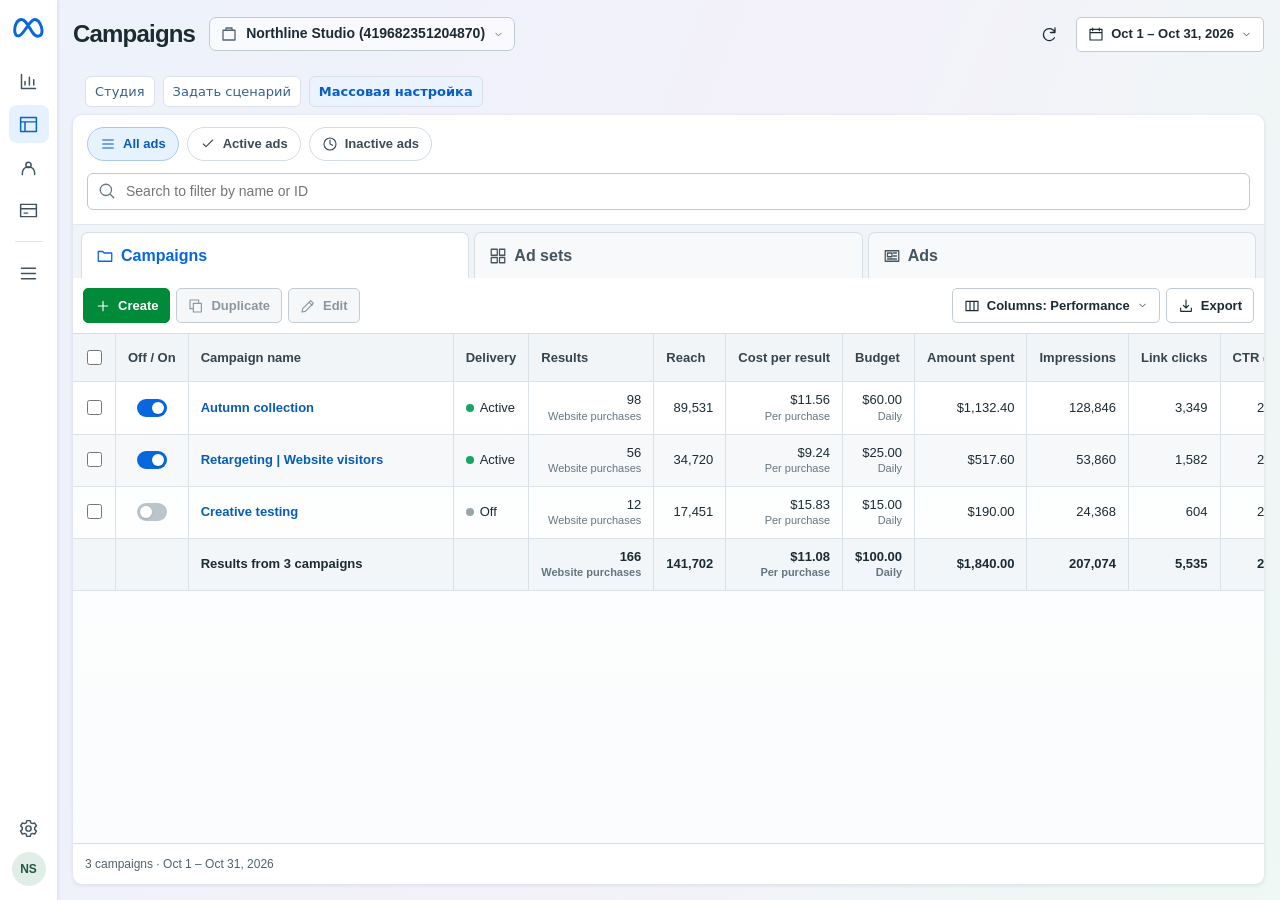
==== commit 4dbf89d7: "Add shared case studio with scenario generator and unit economics" ====
--- a/meta-ads.html
+++ b/meta-ads.html
@@ -38,8 +38,11 @@
  dialog#editor{inset:0;width:100%;height:100dvh;max-width:100%;max-height:100dvh;margin:0;border-radius:0;overscroll-behavior:contain}.dialogHead{position:sticky;top:0;background:white;z-index:2;padding:8px 0}.dialogHead h2{font-size:19px}.dialogHead .quiet{width:42px;height:42px}dialog#editor form{padding:0 14px max(6px,env(safe-area-inset-bottom));min-width:0}dialog#editor .actions{position:sticky;bottom:0;z-index:2;background:white;padding:8px 0 max(8px,env(safe-area-inset-bottom));margin-top:12px}dialog#editor .actions .btn{min-height:42px;font-size:14px}
  .fields{grid-template-columns:repeat(2,minmax(0,1fr));gap:9px}.fields input,.fields select,.selector,#dayRows{font-size:16px;min-width:0;max-width:100%}.fields input,.fields select,.selector{min-height:42px}.fields .field-account,.fields .field-accountId,.fields .field-c,.fields .field-s,.fields .field-a{grid-column:1/-1}.fields .group{margin-top:6px}.recordLabel{min-width:0}.creativeLine{align-items:flex-start;gap:8px}.creativeLine .adThumb{width:70px;height:70px}.creativeLine .fileButton,.creativeLine button{min-height:38px;margin:0 3px 4px 0}.adPath,.editingName{overflow-wrap:anywhere}.editor .adContext{min-width:0}
 }
-</style></head><body><div class="shell"><aside class="rail" id="rail"></aside><main class="app"><header class="top"><h1 id="heading"></h1><button class="quiet mobileSettings phoneOnly" id="phoneSettings" aria-label="Settings" title="Settings"></button><button id="accountBtn" class="account"></button><div class="topRight"><button class="quiet" id="refresh" aria-label="Refresh"></button><div class="date"><button id="dateBtn" class="btn"></button><div id="picker" class="popover picker" hidden></div></div></div></header><section class="workspace"><div class="bar" id="filters"></div><label class="search" id="searchLabel"><input id="query" type="search" placeholder="Search to filter by name or ID"></label><div id="tabs" class="tabs"></div><div id="scope" class="scope" hidden></div><div class="tools"><button id="createBtn" class="btn create"></button><button id="phoneSelect" class="btn phoneOnly" aria-pressed="false">Select</button><button id="dupBtn" class="btn"></button><button id="editBtn" class="btn"></button><div class="right"><div class="columns"><button id="columnsBtn" class="btn"></button><div id="colMenu" class="popover menu" hidden></div></div><button id="exportBtn" class="btn" title="Export table as CSV"></button></div></div><div class="tableWrap"><table id="table"></table></div><footer class="foot" id="foot"></footer></section></main></div>
-<dialog id="editor"><form id="form"><div class="dialogHead"><h2 id="dialogTitle"></h2><button type="button" class="quiet" onclick="editor.close()" aria-label="Закрыть">✕</button></div><div class="adContext" id="adContext"></div><label class="recordLabel" id="recordLabel">Объявление<select class="selector" id="recordSelect"></select></label><div class="fields" id="fields"></div><section class="creativeBlock"><div class="group">Миниатюра объявления</div><div class="creativeLine"><span id="creativePreview"></span><div><label class="btn fileButton">Загрузить изображение<input id="creativeFile" type="file" accept="image/png,image/jpeg,image/webp,image/gif,image/avif"></label> <button type="button" class="btn" id="removeCreative">Убрать</button><p class="hint" id="creativeMessage" aria-live="polite"></p></div></div></section><details id="dailyBlock" style="margin-top:16px"><summary>Точные показатели по дням</summary><label class="hint" for="dayRows">Одна строка на день: дата, расходы, покупки, ценность покупок, показы, охват, клики. Пустые дни считаются нулевыми. Итоги будут рассчитаны по этим строкам.</label><textarea id="dayRows" rows="4" style="width:100%;padding:8px;border:1px solid #bcc9d1;border-radius:5px" placeholder="2026-10-01, 20.50, 1, 64.90, 950, 800, 12"></textarea></details><p class="hint">Если заданы только итоги, показатели за часть периода рассчитываются пропорционально числу дней.</p><div class="actions"><button type="button" class="btn" onclick="editor.close()">Отмена</button><button type="submit" class="btn blue">Сохранить</button></div></form></dialog>
+
+.studioNav{display:flex;gap:8px;align-items:center;flex-wrap:wrap;padding:8px 12px;font:13px system-ui}.studioNav a{color:#37618c;text-decoration:none;padding:7px 9px;border-radius:6px;background:#fff;border:1px solid #dbe1e6}.studioNav .bulkLink{background:#eaf3ff;color:#075fc6;font-weight:600}.studioSync{padding:10px;border:1px solid #e7c75b;border-radius:6px;background:#fff8df;margin:8px 0;font:13px system-ui}.studioSync button{margin:6px;border:1px solid #b6a46c;background:white;padding:8px;border-radius:5px}@media(max-width:720px){.studioNav{gap:5px;padding:5px 10px;font-size:11px}.studioNav a{padding:6px}.app>.studioNav{flex-shrink:0}}
+</style></head><body><div class="shell"><aside class="rail" id="rail"></aside><main class="app"><header class="top"><h1 id="heading"></h1><button class="quiet mobileSettings phoneOnly" id="phoneSettings" aria-label="Settings" title="Settings"></button><button id="accountBtn" class="account"></button><div class="topRight"><button class="quiet" id="refresh" aria-label="Refresh"></button><div class="date"><button id="dateBtn" class="btn"></button><div id="picker" class="popover picker" hidden></div></div></div></header><nav class="studioNav" aria-label="Кабинеты"><a href="studio.html">Студия</a><a href="studio.html#scenario">Задать сценарий</a><a class="bulkLink" href="studio.html#meta">Массовая настройка</a></nav><section class="workspace"><div class="bar" id="filters"></div><label class="search" id="searchLabel"><input id="query" type="search" placeholder="Search to filter by name or ID"></label><div id="tabs" class="tabs"></div><div id="scope" class="scope" hidden></div><div class="tools"><button id="createBtn" class="btn create"></button><button id="phoneSelect" class="btn phoneOnly" aria-pressed="false">Select</button><button id="dupBtn" class="btn"></button><button id="editBtn" class="btn"></button><div class="right"><div class="columns"><button id="columnsBtn" class="btn"></button><div id="colMenu" class="popover menu" hidden></div></div><button id="exportBtn" class="btn" title="Export table as CSV"></button></div></div><div class="tableWrap"><table id="table"></table></div><footer class="foot" id="foot"></footer></section></main></div>
+<dialog id="editor"><form id="form"><div class="dialogHead"><h2 id="dialogTitle"></h2><button type="button" class="quiet" onclick="editor.close()" aria-label="Закрыть">✕</button></div><div class="adContext" id="adContext"></div><label class="recordLabel" id="recordLabel">Объявление<select class="selector" id="recordSelect"></select></label><nav class="studioNav" aria-label="Переход к кабинету"><a href="studio.html">Студия</a><a href="index.html">Shopify</a><a href="meta-ads.html">Meta Ads</a></nav><div class="studioSync" id="studioSync" role="status" hidden>Данные обновлены в другой вкладке. Загрузите новую версию перед сохранением.<button type="button" id="studioReload">Загрузить обновления</button></div><div class="fields" id="fields"></div><section class="creativeBlock"><div class="group">Миниатюра объявления</div><div class="creativeLine"><span id="creativePreview"></span><div><label class="btn fileButton">Загрузить изображение<input id="creativeFile" type="file" accept="image/png,image/jpeg,image/webp,image/gif,image/avif"></label> <button type="button" class="btn" id="removeCreative">Убрать</button><p class="hint" id="creativeMessage" aria-live="polite"></p></div></div></section><details id="dailyBlock" style="margin-top:16px"><summary>Точные показатели по дням</summary><label class="hint" for="dayRows">Одна строка на день: дата, расходы, покупки, ценность покупок, показы, охват, клики. Пустые дни считаются нулевыми. Итоги будут рассчитаны по этим строкам.</label><textarea id="dayRows" rows="4" style="width:100%;padding:8px;border:1px solid #bcc9d1;border-radius:5px" placeholder="2026-10-01, 20.50, 1, 64.90, 950, 800, 12"></textarea></details><p class="hint">Если заданы только итоги, показатели за часть периода рассчитываются пропорционально числу дней.</p><div class="actions"><button type="button" class="btn" onclick="editor.close()">Отмена</button><button type="submit" class="btn blue">Сохранить</button></div></form></dialog>
+<script src="case-engine.js"></script>
 <script>
 'use strict';
 const paths={chart:'M4 20V4m0 16h16M8 16v-4m5 4V7m5 9v-6',grid:'M3 4h18v16H3zM3 9h18M8 9v11',menu:'M4 6h16M4 12h16M4 18h16',folder:'M3 6h6l2 2h10v11H3z',sets:'M3 3h8v8H3zM14 3h7v8h-7zM3 14h8v7H3zM14 14h7v7h-7z',ad:'M3 5h18v14H3zM6 8h6v5H6zM14 8h4m-4 4h4M6 16h12',gear:'M10 3h4l.6 2.5 2 .9 2.4-.8 2 3.4-1.9 1.8v2.4l1.9 1.8-2 3.4-2.4-.8-2 .9L14 21h-4l-.6-2.5-2-.9-2.4.8-2-3.4 1.9-1.8v-2.4L3 9l2-3.4 2.4.8 2-.9z M15 12a3 3 0 1 1-6 0 3 3 0 0 1 6 0z',bill:'M3 5h18v14H3zM3 10h18m-14 5h4',aud:'M15 9a3 3 0 1 0-6 0 3 3 0 1 0 6 0zM5 20v-2a7 7 0 0 1 14 0v2',box:'M4 7h16v13H4zM8 7V4h8v3',calendar:'M3 5h18v16H3zM7 3v4m10-4v4M3 10h18',chev:'m6 9 6 6 6-6',search:'m16 16 5 5M18 10.5a7.5 7.5 0 1 1-15 0 7.5 7.5 0 0 1 15 0z',plus:'M12 5v14M5 12h14',copy:'M8 8h12v13H8zM16 8V3H3v13h5',edit:'m4 16-1 5 5-1L20 8l-4-4zm10-9 4 4',columns:'M3 5h18v14H3zM9 5v14m6-14v14',export:'M12 3v12m-4-4 4 4 4-4M4 15v5h16v-5',refresh:'M20 10a8 8 0 1 0-.7 7M20 4v6h-6',list:'M4 6h16M4 12h16M4 18h16',active:'M5 12l4 4L19 6',clock:'M21 12a9 9 0 1 1-18 0 9 9 0 1 1 18 0zM12 6v6l4 2',help:'M21 12a9 9 0 1 1-18 0 9 9 0 1 1 18 0zM9 9a3 3 0 1 1 4 3c-1 .5-1 1-1 2m0 2v.2'};
@@ -132,7 +135,7 @@
 if(items.length){const total=Object.fromEntries(fieldsOf.map(k=>[k,items.reduce((n,g)=>n+g[k],0)]));const visibleSets=new Map(items.flatMap(g=>g.items.map(r=>[r.sid,r.budget])));total.budget=[...visibleSets.values()].reduce((sum,amount)=>sum+amount,0);table.innerHTML+='<tfoot><tr class="summary"><td></td><td></td><td class="left">Results from '+items.length+' '+names[level].toLowerCase()+'</td><td></td>'+cells(total)+'</tr></tfoot>'}else table.innerHTML+='<tbody><tr><td class="empty" colspan="'+(4+cols.length)+'">No '+names[level].toLowerCase()+' match your filters.</td></tr></tbody>';
 fillImages(table);table.querySelectorAll('[data-more]').forEach(b=>b.onclick=()=>{const opened=b.closest('tr').classList.toggle('expanded');b.setAttribute('aria-expanded',String(opened));b.innerHTML=(opened?'Fewer metrics ':'More metrics ')+icon('chev')});document.body.classList.toggle('phoneSelecting',phoneSelecting);document.querySelector('.tools').classList.toggle('selectedMode',phoneSelecting);phoneSelect.textContent=phoneSelecting?'Done':'Select';phoneSelect.setAttribute('aria-pressed',String(phoneSelecting));foot.textContent=items.length+' '+names[level].toLowerCase()+' · '+pretty(selectedRange.start)+' – '+pretty(selectedRange.end,true);dupBtn.disabled=selected.size!==1;editBtn.disabled=selected.size!==1;columnsBtn.innerHTML=icon('columns')+'Columns: '+columnMode+icon('chev','tiny');const av=document.querySelector('.avatar');av.textContent=state.account.trim().split(/\s+/).slice(0,2).map(s=>s[0]).join('').toUpperCase();
 allRows.onchange=e=>{selected=new Set(e.target.checked?items.map(g=>g.id):[]);render()};table.querySelectorAll('[data-id]').forEach(el=>el.onchange=()=>{selected.has(el.dataset.id)?selected.delete(el.dataset.id):selected.add(el.dataset.id);render()});table.querySelectorAll('[data-toggle]').forEach(el=>el.onclick=()=>{const g=items.find(g=>g.id===el.dataset.toggle);g.items.forEach(r=>r.active=!g.active);persist();render()});table.querySelectorAll('[data-open]').forEach(el=>el.onclick=()=>{const g=items.find(g=>g.id===el.dataset.open);if(level===0){campaignScope=g.id;tabTo(1)}else if(level===1){setScope=g.id;campaignScope=g.items[0].cid;tabTo(2)}else openEditor('ad',g.items[0].id)});tabs.querySelectorAll('button').forEach(b=>b.onclick=()=>{const next=+b.dataset.level;if(next>level&&selected.size===1){const g=items.find(g=>selected.has(g.id));if(g){campaignScope=g.items[0].cid;if(level===1)setScope=g.items[0].sid}}tabTo(next)});filters.querySelectorAll('button').forEach(b=>b.onclick=()=>{statusFilter=b.dataset.filter;selected.clear();render()})}
-function persist(){try{localStorage.setItem(storeKey,JSON.stringify(state))}catch{alert('Браузер не разрешил сохранить изменения. Они останутся до закрытия страницы.')}}
+function persist(){try{localStorage.setItem(storeKey,JSON.stringify(state));studioBridge.committed()}catch{alert('Браузер не разрешил сохранить изменения. Они останутся до закрытия страницы.')}}
 function uid(){return crypto.randomUUID?crypto.randomUUID():Date.now().toString(36)+Math.random().toString(36).slice(2)}
 let draftRange,calendarMonth,choosingEnd=false;
 function presets(){const t=localToday();return [['Today',t,t],['Yesterday',shift(t,-1),shift(t,-1)],['Last 7 days',shift(t,-6),t],['Last 14 days',shift(t,-13),t],['Last 30 days',shift(t,-29),t],['This month',monthFirst(t),t],['Last month',monthFirst(t,-1),shift(monthFirst(t),-1)],['Maximum',state.start,state.end]]}
@@ -234,6 +237,7 @@
  form.dataset.busy='true';const submit=form.querySelector('[type=submit]');submit.disabled=true;form.inert=true;
  let imageKey;
  try{imageKey=await saveCreative(target)}catch{creativeMessage.textContent='Не удалось сохранить миниатюру в браузере. Проверьте свободное место и повторите.';delete form.dataset.busy;submit.disabled=false;form.inert=false;return}
+ if(!studioBridge.guard()){if(imageKey&&imageKey!==oldKey)mediaOperation('readwrite',store=>store.delete(imageKey)).catch(()=>{});delete form.dataset.busy;submit.disabled=false;form.inert=false;return}
  target.thumbnailKey=imageKey;if(stagedCreative!==undefined)target.hideDefault=stagedCreative===null;
  const oldPeriod={start:state.start,end:state.end};for(const key of ['account','accountId','currency','start','end'])state[key]=vals[key];const r=editMode==='create'?newRow:state.rows.find(x=>x.id===editRow);r.daily=daily;for(const other of state.rows){if(other.cid===r.cid)other.c=vals.c;if(other.sid===r.sid){other.s=vals.s;other.budget=vals.budget}}for(const key of ['c','s','a','active','budget',...fieldsOf])r[key]=vals[key];if(editMode==='create'){state.rows.push(r);selected.clear();statusFilter='All ads';query.value=''}if(state.start!==oldPeriod.start||state.end!==oldPeriod.end){selectedRange={start:state.start,end:state.end};}
  try{localStorage.setItem(storeKey,JSON.stringify(state));if(state.start!==oldPeriod.start||state.end!==oldPeriod.end)localStorage.removeItem(storeKey+'-range')}
@@ -246,4 +250,26 @@
 phoneSettings.innerHTML=icon('gear');phoneSettings.onclick=settingsBtn.onclick=accountBtn.onclick=()=>openEditor();phoneSelect.onclick=()=>{phoneSelecting=!phoneSelecting;if(!phoneSelecting)selected.clear();render()};createBtn.innerHTML=icon('plus')+'Create';createBtn.onclick=()=>openEditor('create');dupBtn.innerHTML=icon('copy')+'Duplicate';dupBtn.onclick=duplicate;editBtn.innerHTML=icon('edit')+'Edit';editBtn.onclick=()=>openEditor(level===2?'ad':'settings',groups().find(g=>selected.has(g.id)).items[0].id);searchLabel.insertAdjacentHTML('afterbegin',icon('search'));query.oninput=()=>{selected.clear();render()};refresh.innerHTML=icon('refresh');refresh.onclick=render;columnsBtn.onclick=()=>{picker.hidden=true;colMenu.hidden=!colMenu.hidden;colMenu.innerHTML=Object.keys(presetsCols).map(s=>'<button class="'+(s===columnMode?'on':'')+'">'+s+'</button>').join('');colMenu.querySelectorAll('button').forEach(b=>b.onclick=()=>{columnMode=b.textContent;colMenu.hidden=true;render()})};
 exportBtn.innerHTML=icon('export')+'Export';exportBtn.onclick=()=>{const cols=presetsCols[columnMode];const rows=[[singular[level],'Delivery',...cols.map(k=>metrics[k][0])],...groups().map(g=>[g.name,g.active?'Active':'Off',...cols.map(k=>metrics[k][1](g))])];const csv=rows.map(row=>row.map(s=>'"'+String(s).replaceAll('"','""')+'"').join(',')).join('\r\n');const url=URL.createObjectURL(new Blob(['\ufeff'+csv],{type:'text/csv;charset=utf-8'}));const a=document.createElement('a');a.href=url;a.download='Ads Manager '+names[level]+' '+selectedRange.start+' - '+selectedRange.end+'.csv';a.click();setTimeout(()=>URL.revokeObjectURL(url),1500)};
 document.addEventListener('pointerdown',e=>{if(!e.target.closest('.date'))picker.hidden=true;if(!e.target.closest('.columns'))colMenu.hidden=true});document.addEventListener('keydown',e=>{if(e.key==='Escape'){picker.hidden=true;colMenu.hidden=true}});render();
+
+const studioBridge=(()=>{
+ const modelKey=storeKey,rangeKey=storeKey+'-range';
+ try{if(localStorage.getItem(modelKey)===null)localStorage.setItem(modelKey,JSON.stringify(state));}catch{}
+ let revision=localStorage.getItem(modelKey),stale=false;
+ function changed(){return localStorage.getItem(modelKey)!==revision}
+ function warn(){stale=true;studioSync.hidden=false;return false}
+ function guard(){if(stale||changed())return warn();return true}
+ function reload(){
+  let latest;try{latest=JSON.parse(localStorage.getItem(modelKey));}catch{return}
+  if(!latest)return;
+  state=loadHierarchy(latest);selected.clear();campaignScope='';setScope='';query.value='';
+  let range;try{range=JSON.parse(localStorage.getItem(rangeKey))}catch{}
+  selectedRange=range?.start&&range?.end?range:{start:latest.start,end:latest.end};
+  revision=localStorage.getItem(modelKey);stale=false;studioSync.hidden=true;render();
+ }
+ studioReload.onclick=()=>{creativeSelection++; editor.close();reload()};
+ form.addEventListener('submit',e=>{if(!guard()){e.preventDefault();e.stopImmediatePropagation()}},true);
+ editor.addEventListener('close',()=>{if(stale)reload();else revision=localStorage.getItem(modelKey)});
+ window.addEventListener('storage',e=>{if(e.key!==modelKey&&e.key!==rangeKey&&e.key!==null)return;if(editor.open)warn();else reload()});
+ return {guard,committed(){revision=localStorage.getItem(modelKey)}};
+})();
 </script></body></html>
